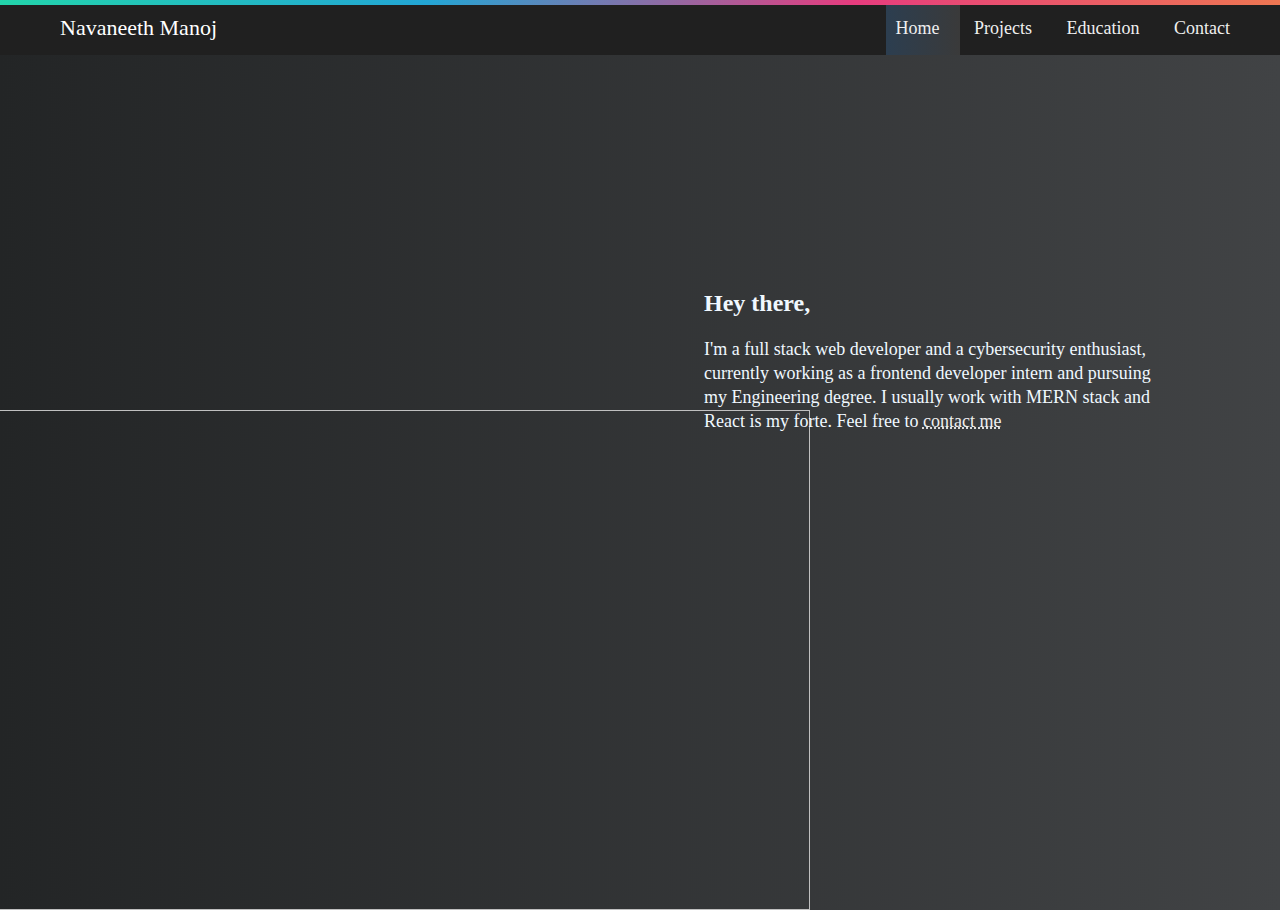
==== index.html @ e363173b "Basic resume website" ====
<!DOCTYPE html>
<html>
  <head>
    <title>Navaneeth Manoj</title>
    <link rel="stylesheet" href="styles.css" />
  </head>
  <body>
    <div class="grad-bar"></div>
    <nav class="nav">
      <div class="nav-header">
        <div class="nav-title">Navaneeth Manoj</div>
      </div>

      <div class="nav-links">
        <a href="#" class="nav-active">Home </a>
        <a href="/projects.html">Projects</a>
        <a href="/education.html">Education</a>
        <a href="/contact.html">Contact</a>
      </div>
    </nav>
    <img src="/undraw_developer_activity_bv835.svg" class="image" alt="" />
    <div class="front">
      <h2>Hey there,</h2>
      <p>
        I'm a full stack web developer and a cybersecurity enthusiast, currently
        working as a frontend developer intern and pursuing my Engineering
        degree. I usually work with MERN stack and React is my forte. Feel free
        to <a href="/contact.html">contact me</a>
      </p>
    </div>
  </body>
</html>
---- styles.css ----
body {
  background: linear-gradient(to right, #232526, #414345);
  color: aliceblue;
  font-family: Georgia, "Times New Roman", Times, serif;
  margin: 0px;
  overflow: hidden;
}
p,ul{
  font-size:18px;
  line-height: 1.5rem;
}
a {
  text-decoration: none;
  color: #efefef;
  text-decoration-line: underline;
  text-decoration-style: dotted;
}

.grad-bar {
  width: 100%;
  height: 5px;
  background: linear-gradient(-45deg, #EE7752, #E73C7E, #23A6D5, #23D5AB);
}
.nav {
  height: 50px;
  width: 100%;
  background-color: #202020;
  position: fixed;
}
.nav .nav-header {
  display: inline;
}

.nav .nav-header .nav-title {
  display: inline-block;
  font-size: 22px;
  color: #fff;
  padding: 10px 10px 10px 60px;
}

.nav .nav-links {
  float: right;
  font-size: 18px;
  padding-right: 30px;
}
.nav .nav-links a {
  display: inline-block;
  padding: 13px 20px 16px 10px;
  text-decoration: none;
  color: #efefef;
}
.nav-active{
  background: #bdc3c7;  /* fallback for old browsers */
  background: -webkit-linear-gradient(to right, #2c3e50, #575757) ;  /* Chrome 10-25, Safari 5.1-6 */
  background: linear-gradient(to right, #2c3e50, #3a3a3a) ; /* W3C, IE 10+/ Edge, Firefox 16+, Chrome 26+, Opera 12+, Safari 7+ */
}
.image{
  width: 900px;
  height: 500px;
  position: absolute;
  bottom:-10px;
  left: -90px;
}
.front{
  width: 35%;
  position: absolute;
  top: 30%;
  right: 10%;
}
.projects{
  display: flex;
  padding: 10% 10% 0 10%;
  justify-content: space-between;
  flex-wrap: wrap;
}
.project {
  width:30%
}
.education{
  display: flex;
  align-items: center;
  justify-content: center;
  width: 100%;
  height: 90vh;
}
table{
  border-collapse: collapse;
  margin: 25px 0;
  box-shadow: 0 0 20px  rgba(243, 243, 243, 0.15);
}
table thead tr {
  background-color: #129b94;
  text-align: left;
}
table th,
table td {
    padding: 12px 15px;
}
table tbody tr {
  border-bottom: thin solid #999999;
}
.contact{
  display: flex;
  width: 100%;
  padding: 15% 10% 0 10%;
}
.contact-content{
  font-size: 24px;
  width: 40%;
}
form {
  padding: 20px 25px 20px 25px;
  border: 2px solid #ccc;
  border-radius: 20px;
}

form div{
  background-color:black;
  border: 2px solid #ccc;
  border-radius: 20px;
}

form input,
form textarea {
  padding: 8px;
  margin: 12px auto;
  border: 1px solid #ccc;
  color: rgb(185, 185, 185);
  background-color: rgb(32, 32, 32);
  border-radius: 4px;
  display: block;
  width: 500px;
}

form textarea{
  height:100px;
}

form input[type="submit"] {
  width: 200px;
  padding-left: 1%;
  padding-right: 1%;
  cursor: pointer;
}
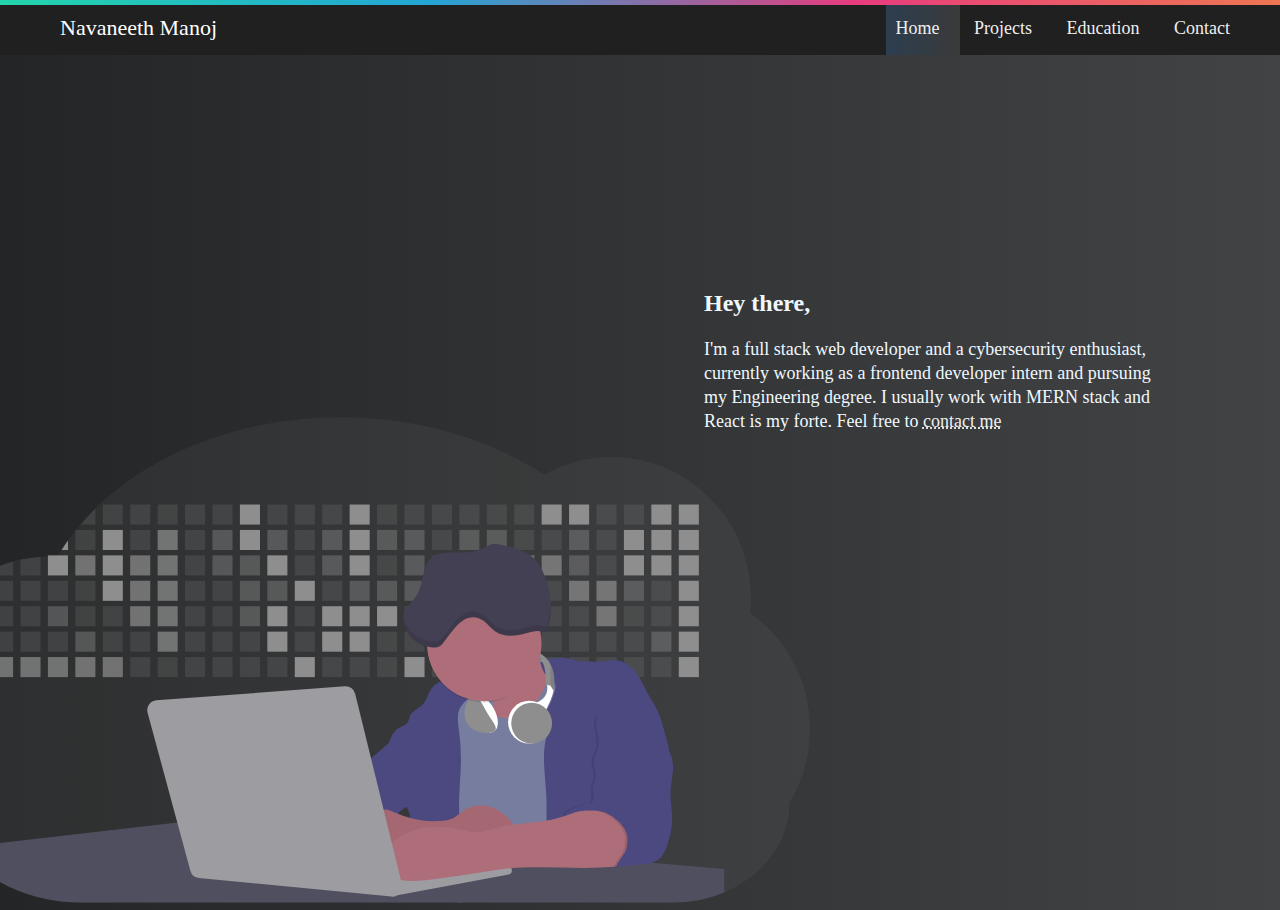
==== commit d7975896: "file name bugs" ====
--- a/index.html
+++ b/index.html
@@ -13,19 +13,19 @@
 
       <div class="nav-links">
         <a href="#" class="nav-active">Home </a>
-        <a href="/projects.html">Projects</a>
-        <a href="/education.html">Education</a>
-        <a href="/contact.html">Contact</a>
+        <a href="./projects.html">Projects</a>
+        <a href="./education.html">Education</a>
+        <a href="./contact.html">Contact</a>
       </div>
     </nav>
-    <img src="/undraw_developer_activity_bv835.svg" class="image" alt="" />
+    <img src="./undraw_developer_activity_bv835.svg" class="image" alt="" />
     <div class="front">
       <h2>Hey there,</h2>
       <p>
         I'm a full stack web developer and a cybersecurity enthusiast, currently
         working as a frontend developer intern and pursuing my Engineering
         degree. I usually work with MERN stack and React is my forte. Feel free
-        to <a href="/contact.html">contact me</a>
+        to <a href="./contact.html">contact me</a>
       </p>
     </div>
   </body>
